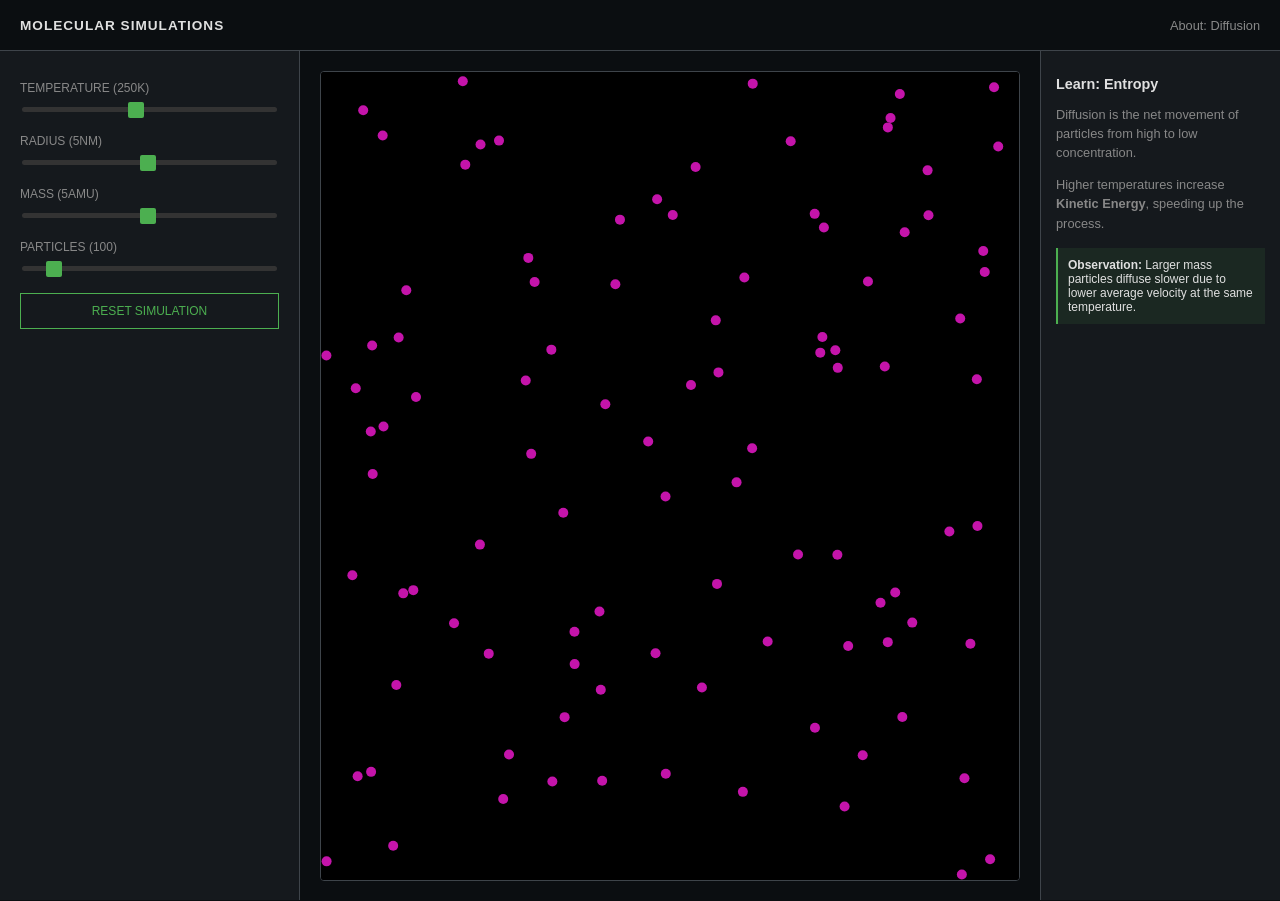
==== Simulations/diffusion.html @ 952d2d67 "Add files via upload" ====
<!DOCTYPE html>
<html lang="en">
<head>
    <meta charset="UTF-8">
    <title>Lab: Diffusion</title>
    <link rel="stylesheet" href="../css/New_Global_Style_sheet.css">
</head>
<body>
    <header>
        <div class="header-left">
            
            <a href="../index.html" class="logo-link"><div class="header-title">MOLECULAR SIMULATIONS</div></a>
        </div>
        <div class="about-link">About: Diffusion</div>
    </header>

    <main>
        <section class="controls">
            <div class="variable-group">
                <label>Temperature (<span id="temp-display">250</span>K)</label>
                <input type="range" min="50" max="500" value="250" id="temp-range">
            </div>
            <div class="variable-group">
                <label>Radius (<span id="radius-display">5</span>nm)</label>
                <input type="range" min="0.1" max="10" value="5" id="radius-range" step="0.1">
            </div>
            <div class="variable-group">
                <label>Mass (<span id="mass-display">5</span>amu)</label>
                <input type="range" min="0.1" max="10" value="5" id="mass-range" step="0.1">
            </div>
            <div class="variable-group">
                <label>Particles (<span id="Num-particles-display">100</span>)</label>
                <input type="range" min="1" max="1000" value="100" id="Num-particles">
            </div>
            <button id="resetBtn" class="primary-btn">Reset Simulation</button>
        </section>

        <section class="sim-center full">
            <div class="canvas-container">
                <canvas id="simulationCanvas"></canvas>
            </div>
        </section>

        <section class="info-sidebar">
            <div class="info-text">
                <h3>Learn: Entropy</h3>
                <p>Diffusion is the net movement of particles from high to low concentration.</p>
                <p>Higher temperatures increase <strong>Kinetic Energy</strong>, speeding up the process.</p>
                <div class="observation-box">
                    <strong>Observation:</strong> Larger mass particles diffuse slower due to lower average velocity at the same temperature.
                </div>
            </div>
        </section>
    </main>
    <script src="../Simulation Scripts/diffusion.js"></script>
    <script src="../block.js"></script>
</body>
</html>
---- css/New_Global_Style_sheet.css ----
:root {
    --bg-dark: #0b0e11;
    --panel-bg: #15191d;
    --accent-green: #4caf50;
    --border-color: #3e444a;
    --text-main: #e0e0e0;
    --text-muted: #888;
}

body, html {
    margin: 0; padding: 0; height: 100%;
    background: var(--bg-dark); color: var(--text-main);
    font-family: 'Segoe UI', Roboto, sans-serif;
    overflow: hidden;
}

header {
    height: 50px; border-bottom: 1px solid var(--border-color);
    display: flex; align-items: center; padding: 0 20px;
    justify-content: space-between; background: var(--bg-dark);
}

.header-left { display: flex; align-items: center; gap: 15px; }
.logo-link { text-decoration: none; color: inherit; }
.header-title { 
    font-weight: bold; font-size: 0.85rem; letter-spacing: 1px;
    padding: 4px 0; border: none;
}
.header-title:hover { color: var(--accent-green); }

.menu-btn { cursor: pointer; font-size: 1.2rem; text-decoration: none; color: inherit; }
.about-link { font-size: 0.8rem; color: var(--text-muted); }

main {
    display: grid;
    grid-template-columns: 300px 1fr 240px;
    height: calc(100vh - 50px);
}

.controls {
    background: var(--panel-bg); border-right: 1px solid var(--border-color);
    padding: 30px 20px; display: flex; flex-direction: column; gap: 30px;
}

.variable-group { display: flex; flex-direction: column; gap: 10px; }
.variable-group label { font-size: 0.75rem; color: var(--text-muted); text-transform: uppercase; }

input[type=range] {
    appearance: none; background: #333; height: 5px; border-radius: 5px; outline: none;
}
input[type=range]::-webkit-slider-thumb {
    appearance: none; width: 16px; height: 16px; background: var(--accent-green); border-radius: 2px; cursor: pointer;
}

select {
    background: #222; color: white; border: 1px solid var(--border-color);
    padding: 8px; border-radius: 4px;
}

button {
    background: transparent; border: 1px solid var(--border-color);
    color: var(--text-main); padding: 10px; cursor: pointer;
    font-size: 0.75rem; text-transform: uppercase; transition: 0.2s;
}
button:hover { background: #252a30; border-color: var(--accent-green); }
.primary-btn { border-color: var(--accent-green); color: var(--accent-green); }
.danger-btn { border-color: #f44336; color: #f44336; }

.sim-center {
    display: grid; grid-template-rows: 1fr 180px; padding: 20px; gap: 20px;
}
.sim-center.full { grid-template-rows: 1fr; } /* For Diffusion */

.canvas-container {
    background: #000; border: 1px solid var(--border-color); border-radius: 4px;
    position: relative; overflow: hidden;
}

.readings-container {
    background: var(--panel-bg); border: 1px solid var(--border-color);
    border-radius: 4px; padding: 15px; font-family: monospace; color: var(--accent-green);
}

.info-sidebar { background: var(--panel-bg); border-left: 1px solid var(--border-color); padding: 25px 15px; }
.timeline { float: left; margin-right: 15px; display: flex; flex-direction: column; align-items: center; }
.dot { width: 8px; height: 8px; border-radius: 50%; background: #333; margin: 2px 0; }
.dot.active { background: var(--accent-green); box-shadow: 0 0 8px var(--accent-green); }
.line { width: 2px; height: 40px; background: #333; }

.info-text h3 { margin: 0 0 10px 0; font-size: 0.9rem; color: var(--text-main); }
.info-text p { font-size: 0.8rem; color: var(--text-muted); line-height: 1.5; margin-bottom: 10px; }
.observation-box {
    background: rgba(76, 175, 80, 0.1); border-left: 2px solid var(--accent-green);
    padding: 10px; margin-top: 15px; font-size: 0.75rem;
}

canvas { width: 100%; height: 100%; display: block; }

/* Update these blocks in your global_lab.css */

.controls {
    display: flex;
    flex-direction: column;
    gap: 20px; /* Reduces space between variable groups and buttons */
    padding: 30px 20px;
    justify-content: flex-start; /* Ensures everything starts at the top */
}

.button-stack {
    display: flex;
    flex-direction: column;
    gap: 10px;
    width: 100%;
    margin-top: 10px; /* Changed from 'auto' to a small fixed margin */
}

.button-stack button {
    width: 100%;
    padding: 12px;
    font-weight: bold; /* Matches the chunky look from your image */
    background: rgba(255, 255, 255, 0.05); /* Slight dark backing */
    cursor: pointer;
}
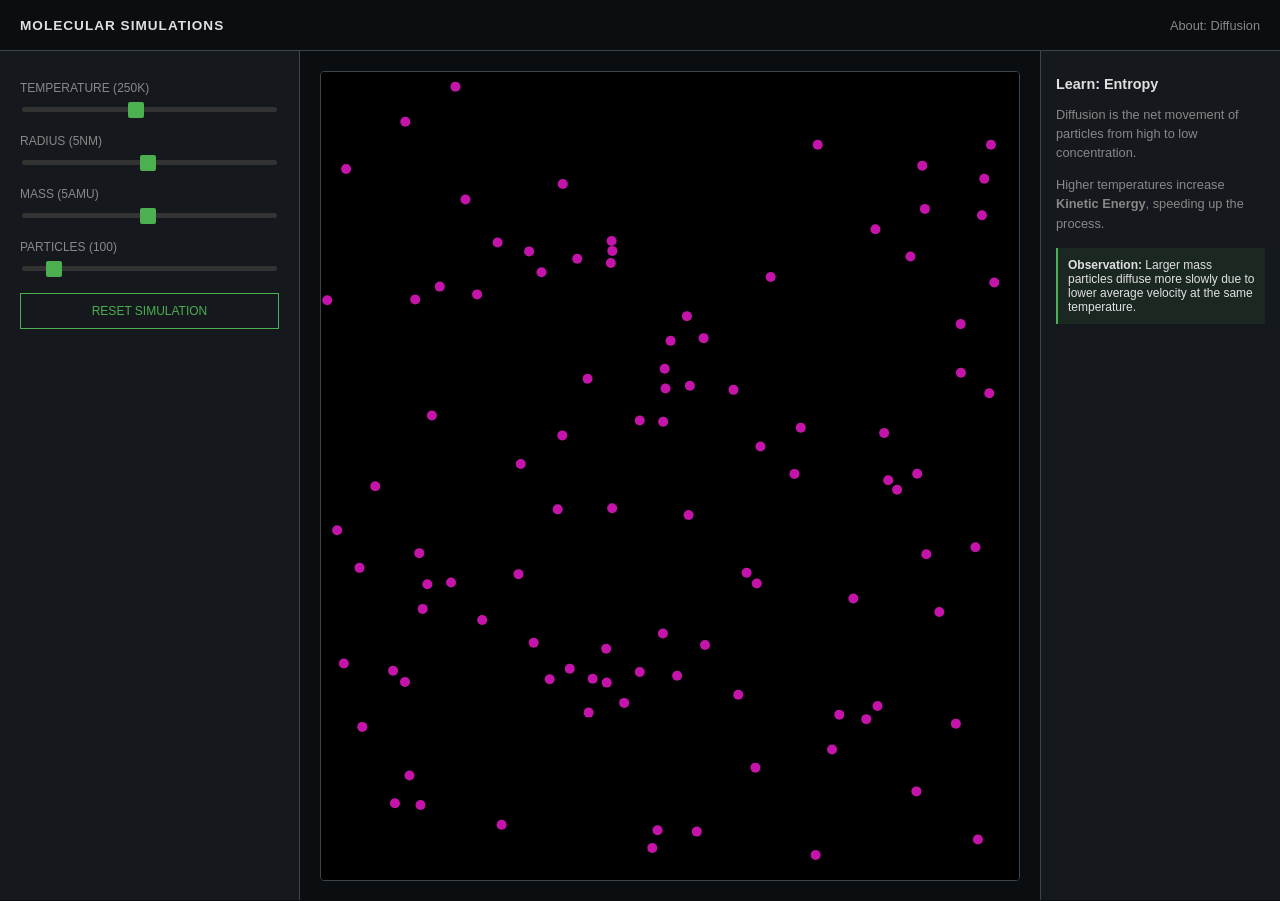
==== commit 0c874663: "Refactor diffusion.html for clarity and structure Updated the HTML structure and corrected the obser" ====
--- a/Simulations/diffusion.html
+++ b/Simulations/diffusion.html
@@ -47,12 +47,13 @@
                 <p>Diffusion is the net movement of particles from high to low concentration.</p>
                 <p>Higher temperatures increase <strong>Kinetic Energy</strong>, speeding up the process.</p>
                 <div class="observation-box">
-                    <strong>Observation:</strong> Larger mass particles diffuse slower due to lower average velocity at the same temperature.
+                    <strong>Observation:</strong> Larger mass particles diffuse more slowly due to lower average velocity at the same temperature.
                 </div>
             </div>
         </section>
     </main>
-    <script src="../Simulation Scripts/diffusion.js"></script>
+    <script src="../simulation_scripts/diffusion.js"></script>
     <script src="../block.js"></script>
 </body>
-</html>+
+</html>
